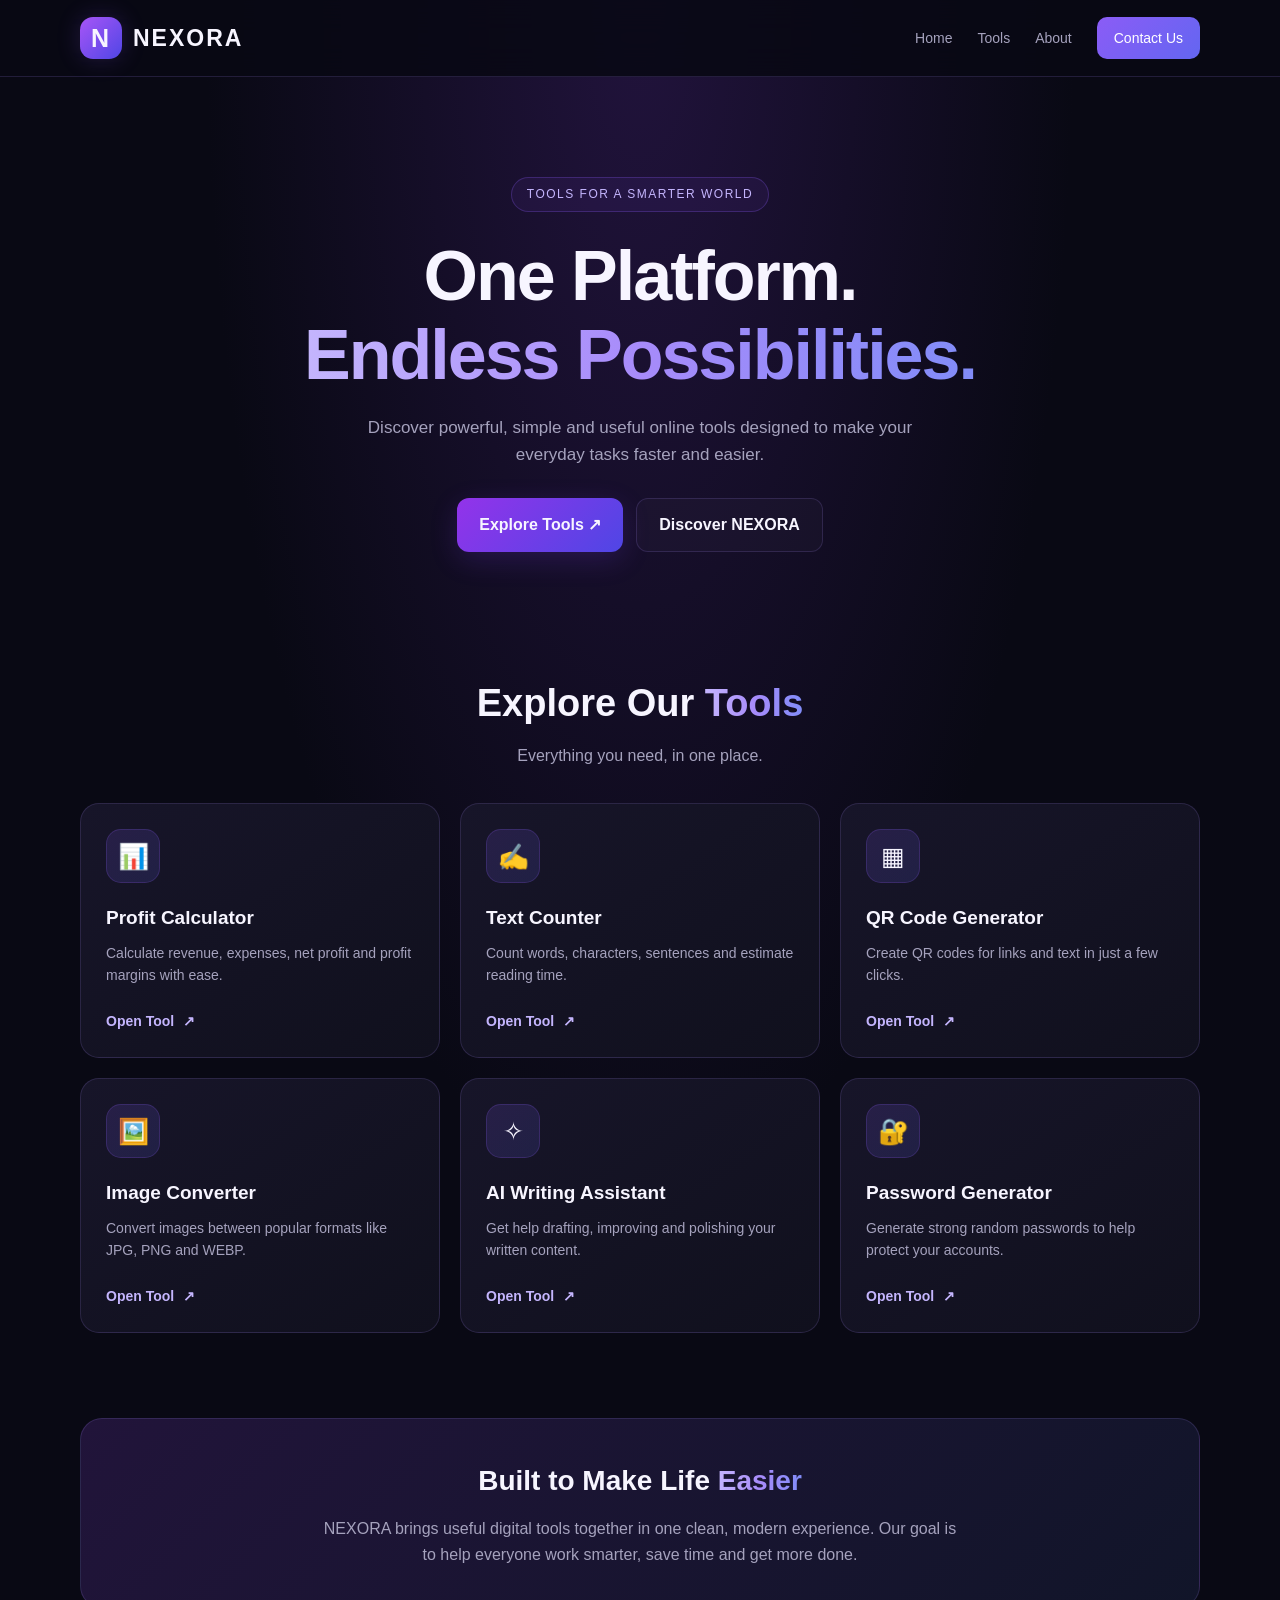
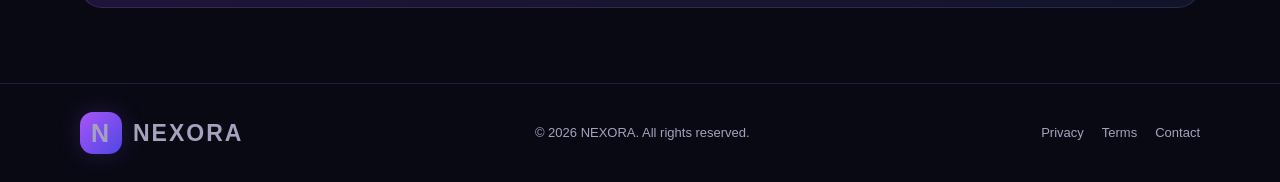
==== indexx.html @ cd117920 "Add files via upload" ====
<!DOCTYPE html>
<html lang="en">
<head>
  <meta charset="UTF-8">
  <meta name="viewport" content="width=device-width, initial-scale=1.0">
  <meta name="theme-color" content="#090914">
  <meta name="description" content="NEXORA — Smart, simple and powerful online tools for everyone.">
  <meta name="google-site-verification" content="qrWQXR6LcOkcKl5T5wM4r2XCr336TR3IYyhowie5GKA" />
  <title>NEXORA — Tools for a Smarter World</title>

  <style>
    :root {
      --bg: #090914;
      --panel: #111120;
      --panel2: #171529;
      --purple: #8b5cf6;
      --blue: #6366f1;
      --text: #f7f5ff;
      --muted: #a5a2bd;
      --border: rgba(167, 139, 250, 0.17);
    }

    * {
      margin: 0;
      padding: 0;
      box-sizing: border-box;
    }

    html {
      scroll-behavior: smooth;
    }

    body {
      background:
        radial-gradient(ellipse at 50% 0%, #21133c 0%, transparent 48%),
        var(--bg);
      color: var(--text);
      font-family: Arial, Helvetica, sans-serif;
      line-height: 1.6;
      min-height: 100vh;
    }

    a {
      color: inherit;
      text-decoration: none;
    }

    .container {
      width: min(1120px, 92%);
      margin: auto;
    }

    header {
      position: sticky;
      top: 0;
      z-index: 10;
      background: rgba(9, 9, 20, 0.88);
      backdrop-filter: blur(16px);
      border-bottom: 1px solid var(--border);
    }

    nav {
      min-height: 76px;
      display: flex;
      align-items: center;
      justify-content: space-between;
      gap: 20px;
    }

    .logo {
      display: flex;
      align-items: center;
      gap: 11px;
      font-size: 23px;
      font-weight: 800;
      letter-spacing: 2px;
    }

    .logo-mark {
      width: 42px;
      height: 42px;
      display: grid;
      place-items: center;
      border-radius: 13px;
      background: linear-gradient(135deg, #a855f7, #4f46e5);
      box-shadow: 0 0 25px #8b5cf633;
      font-size: 25px;
      font-weight: 900;
    }

    .nav-links {
      display: flex;
      align-items: center;
      gap: 25px;
      color: var(--muted);
      font-size: 14px;
    }

    .nav-links a:hover {
      color: white;
    }

    .nav-button {
      background: linear-gradient(135deg, var(--purple), var(--blue));
      padding: 10px 17px;
      border-radius: 10px;
      color: white !important;
    }

    .hero {
      padding: 100px 0 76px;
      text-align: center;
    }

    .eyebrow {
      display: inline-block;
      color: #c4b5fd;
      border: 1px solid #8b5cf644;
      background: #8b5cf612;
      padding: 7px 15px;
      border-radius: 100px;
      font-size: 12px;
      letter-spacing: 1.5px;
      margin-bottom: 25px;
    }

    h1 {
      max-width: 850px;
      margin: 0 auto 20px;
      font-size: clamp(38px, 6vw, 70px);
      line-height: 1.12;
      letter-spacing: -2px;
    }

    .gradient-text {
      background: linear-gradient(90deg, #c4b5fd, #a78bfa, #818cf8);
      -webkit-background-clip: text;
      background-clip: text;
      color: transparent;
    }

    .hero p {
      color: var(--muted);
      max-width: 610px;
      margin: 0 auto 30px;
      font-size: 17px;
    }

    .hero-actions {
      display: flex;
      justify-content: center;
      gap: 13px;
      flex-wrap: wrap;
    }

    .btn {
      display: inline-flex;
      align-items: center;
      justify-content: center;
      padding: 13px 22px;
      border-radius: 12px;
      font-weight: 700;
      transition: 0.2s;
    }

    .btn-primary {
      background: linear-gradient(135deg, #9333ea, #4f46e5);
      box-shadow: 0 8px 28px #7c3aed30;
    }

    .btn-secondary {
      border: 1px solid var(--border);
      background: #ffffff06;
    }

    .btn:hover,
    .tool-card:hover {
      transform: translateY(-4px);
    }

    .section {
      padding: 45px 0 85px;
    }

    .section-heading {
      text-align: center;
      margin-bottom: 35px;
    }

    .section-heading h2 {
      font-size: clamp(27px, 4vw, 38px);
      margin-bottom: 9px;
    }

    .section-heading p {
      color: var(--muted);
    }

    .tools-grid {
      display: grid;
      grid-template-columns: repeat(3, minmax(0, 1fr));
      gap: 20px;
    }

    .tool-card {
      position: relative;
      display: flex;
      flex-direction: column;
      min-height: 255px;
      padding: 25px;
      border: 1px solid var(--border);
      border-radius: 19px;
      background: linear-gradient(145deg, #171529, #10101d);
      transition: 0.25s;
      overflow: hidden;
    }

    .tool-card:hover {
      border-color: #8b5cf677;
      box-shadow: 0 15px 40px #0004;
    }

    .tool-icon {
      display: grid;
      place-items: center;
      width: 54px;
      height: 54px;
      border-radius: 15px;
      background: linear-gradient(135deg, #8b5cf626, #6366f126);
      border: 1px solid #8b5cf633;
      font-size: 25px;
      margin-bottom: 20px;
    }

    .tool-card h3 {
      font-size: 19px;
      margin-bottom: 8px;
    }

    .tool-card p {
      color: var(--muted);
      font-size: 14px;
      margin-bottom: 20px;
    }

    .tool-link {
      margin-top: auto;
      color: #c4b5fd;
      font-size: 14px;
      font-weight: 700;
    }

    .tool-link span {
      margin-left: 5px;
    }

    .about {
      margin-bottom: 75px;
      padding: 40px;
      text-align: center;
      background: linear-gradient(135deg, #21143a, #111529);
      border: 1px solid var(--border);
      border-radius: 22px;
    }

    .about h2 {
      font-size: 28px;
      margin-bottom: 12px;
    }

    .about p {
      max-width: 650px;
      margin: auto;
      color: var(--muted);
    }

    footer {
      border-top: 1px solid var(--border);
      padding: 28px 0;
      color: var(--muted);
      font-size: 13px;
    }

    .footer-content {
      display: flex;
      justify-content: space-between;
      align-items: center;
      flex-wrap: wrap;
      gap: 15px;
    }

    .footer-links {
      display: flex;
      gap: 18px;
      flex-wrap: wrap;
    }

    @media (max-width: 800px) {
      .tools-grid {
        grid-template-columns: repeat(2, minmax(0, 1fr));
      }

      .hero {
        padding-top: 75px;
      }

      .nav-links {
        gap: 12px;
      }
    }

    @media (max-width: 540px) {
      .tools-grid {
        grid-template-columns: 1fr;
      }

      .nav-links a:not(.nav-button) {
        display: none;
      }

      .hero {
        padding: 65px 0 50px;
      }

      .hero p {
        font-size: 15px;
      }

      .about {
        padding: 28px 20px;
      }

      .footer-content {
        flex-direction: column;
        text-align: center;
      }
    }
  </style>
</head>

<body>

  <header>
    <div class="container">
      <nav>
        <a href="index.html" class="logo">
          <span class="logo-mark">N</span>
          <span>NEXORA</span>
        </a>

        <div class="nav-links">
          <a href="#home">Home</a>
          <a href="#tools">Tools</a>
          <a href="#about">About</a>
          <a href="contact.html" class="nav-button">Contact Us</a>
        </div>
      </nav>
    </div>
  </header>

  <main>
    <section class="hero container" id="home">
      <span class="eyebrow">TOOLS FOR A SMARTER WORLD</span>

      <h1>
        One Platform.<br>
        <span class="gradient-text">Endless Possibilities.</span>
      </h1>

      <p>
        Discover powerful, simple and useful online tools
        designed to make your everyday tasks faster and easier.
      </p>

      <div class="hero-actions">
        <a href="#tools" class="btn btn-primary">Explore Tools ↗</a>
        <a href="#about" class="btn btn-secondary">Discover NEXORA</a>
      </div>
    </section>

    <section class="section container" id="tools">
      <div class="section-heading">
        <h2>Explore Our <span class="gradient-text">Tools</span></h2>
        <p>Everything you need, in one place.</p>
      </div>

      <div class="tools-grid">

        <a href="profit-calculator.html" class="tool-card">
          <div class="tool-icon">📊</div>
          <h3>Profit Calculator</h3>
          <p>Calculate revenue, expenses, net profit and profit margins with ease.</p>
          <span class="tool-link">Open Tool <span>↗</span></span>
        </a>

        <a href="text-counter.html" class="tool-card">
          <div class="tool-icon">✍️</div>
          <h3>Text Counter</h3>
          <p>Count words, characters, sentences and estimate reading time.</p>
          <span class="tool-link">Open Tool <span>↗</span></span>
        </a>

        <a href="qr-generator.html" class="tool-card">
          <div class="tool-icon">▦</div>
          <h3>QR Code Generator</h3>
          <p>Create QR codes for links and text in just a few clicks.</p>
          <span class="tool-link">Open Tool <span>↗</span></span>
        </a>

        <a href="image-converter.html" class="tool-card">
          <div class="tool-icon">🖼️</div>
          <h3>Image Converter</h3>
          <p>Convert images between popular formats like JPG, PNG and WEBP.</p>
          <span class="tool-link">Open Tool <span>↗</span></span>
        </a>

        <a href="ai-writing.html" class="tool-card">
          <div class="tool-icon">✧</div>
          <h3>AI Writing Assistant</h3>
          <p>Get help drafting, improving and polishing your written content.</p>
          <span class="tool-link">Open Tool <span>↗</span></span>
        </a>

        <a href="password-generator.html" class="tool-card">
          <div class="tool-icon">🔐</div>
          <h3>Password Generator</h3>
          <p>Generate strong random passwords to help protect your accounts.</p>
          <span class="tool-link">Open Tool <span>↗</span></span>
        </a>

      </div>
    </section>

    <section class="container" id="about">
      <div class="about">
        <h2>Built to Make Life <span class="gradient-text">Easier</span></h2>
        <p>
          NEXORA brings useful digital tools together in one clean,
          modern experience. Our goal is to help everyone work smarter,
          save time and get more done.
        </p>
      </div>
    </section>
  </main>

  <footer id="contact">
    <div class="container footer-content">
      <a href="index.html" class="logo">
        <span class="logo-mark">N</span>
        <span>NEXORA</span>
      </a>

      <p>© <span id="year"></span> NEXORA. All rights reserved.</p>

      <div class="footer-links">
        <a href="privacy.html">Privacy</a>
        <a href="terms.html">Terms</a>
        <a href="mailto:">Contact</a>
      </div>
    </div>
  </footer>

  <script>
    document.getElementById("year").textContent =
      new Date().getFullYear();
  </script>

</body>
</html>
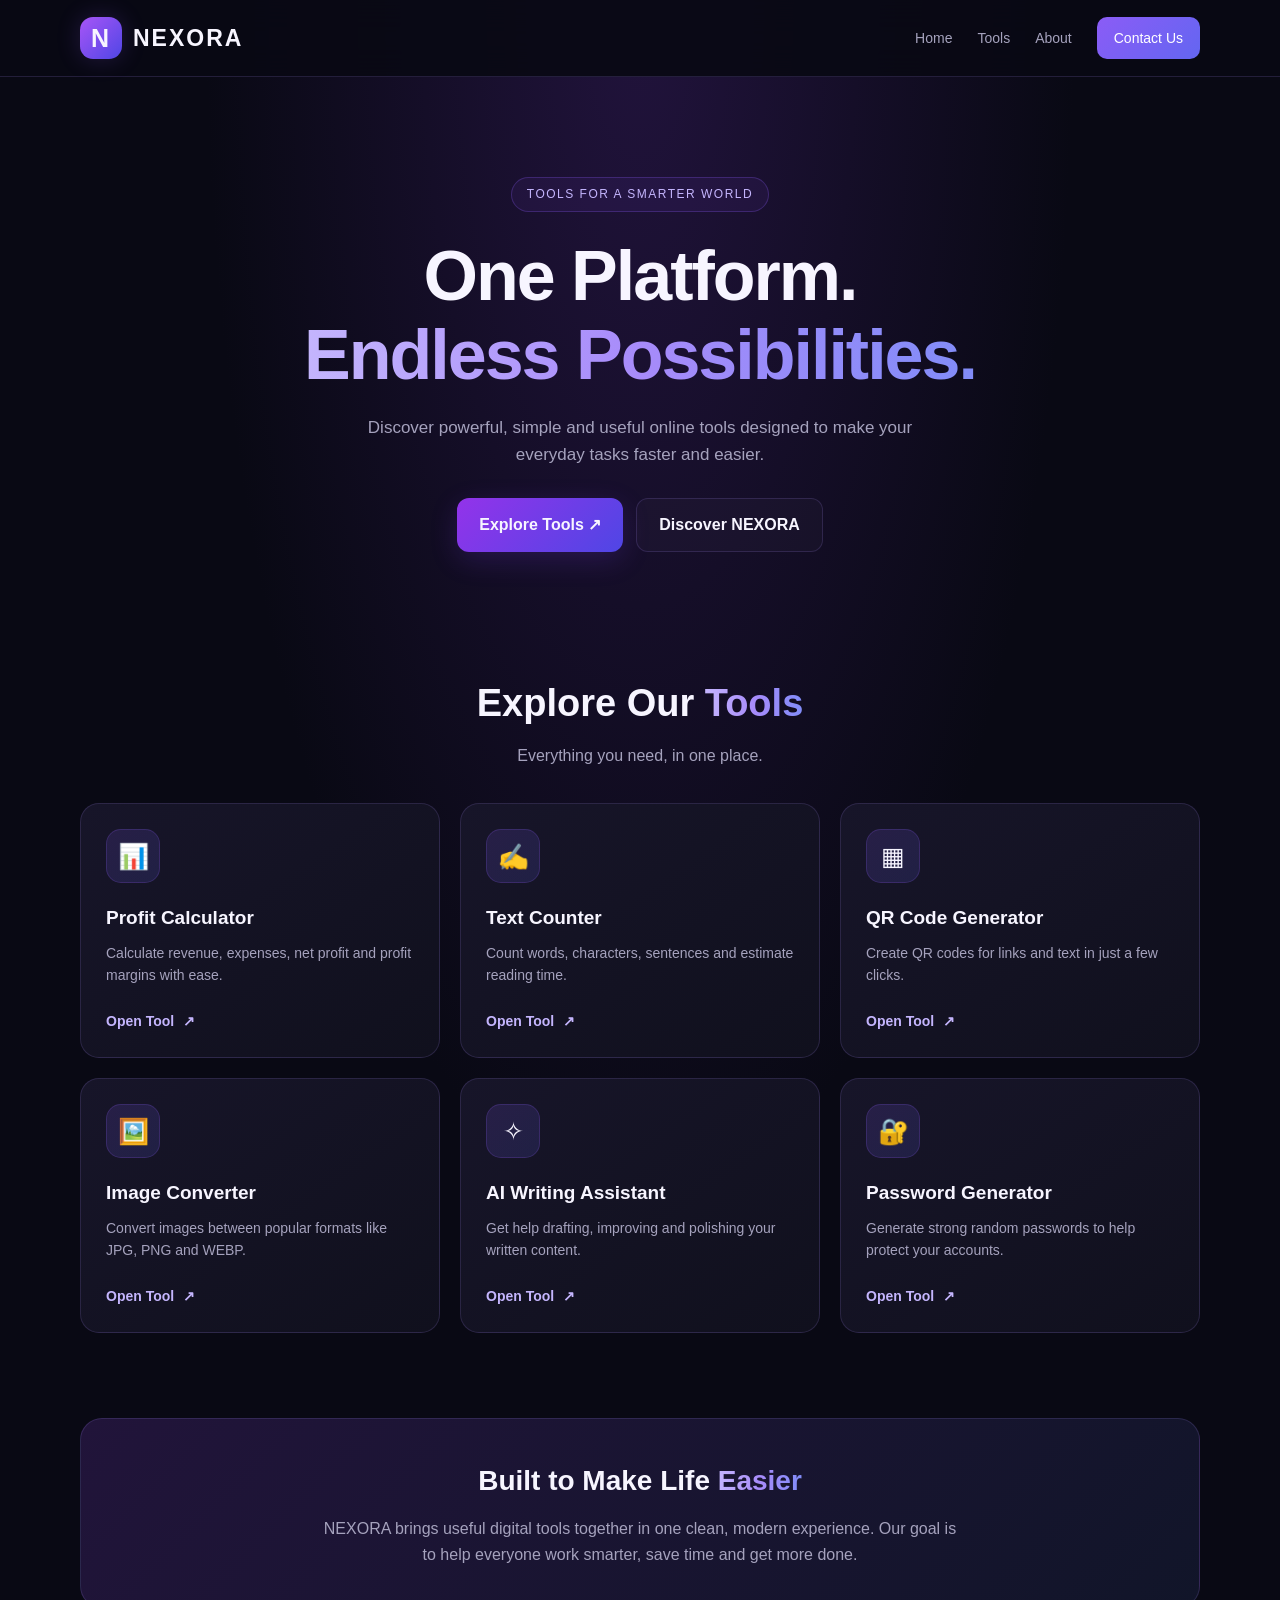
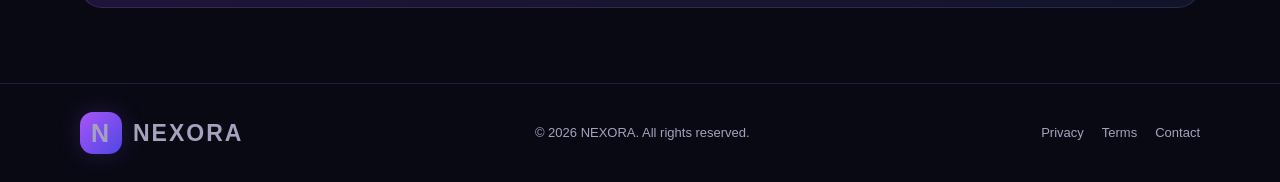
==== commit 5241aeee: "Update indexx.html" ====
--- a/indexx.html
+++ b/indexx.html
@@ -1,471 +1,499 @@
-
 <!DOCTYPE html>
 <html lang="en">
 <head>
-  <meta charset="UTF-8">
-  <meta name="viewport" content="width=device-width, initial-scale=1.0">
-  <meta name="theme-color" content="#090914">
-  <meta name="description" content="NEXORA — Smart, simple and powerful online tools for everyone.">
-  <meta name="google-site-verification" content="qrWQXR6LcOkcKl5T5wM4r2XCr336TR3IYyhowie5GKA" />
-  <title>NEXORA — Tools for a Smarter World</title>
-
-  <style>
-    :root {
-      --bg: #090914;
-      --panel: #111120;
-      --panel2: #171529;
-      --purple: #8b5cf6;
-      --blue: #6366f1;
-      --text: #f7f5ff;
-      --muted: #a5a2bd;
-      --border: rgba(167, 139, 250, 0.17);
-    }
-
-    * {
-      margin: 0;
-      padding: 0;
-      box-sizing: border-box;
-    }
-
-    html {
-      scroll-behavior: smooth;
-    }
-
-    body {
-      background:
-        radial-gradient(ellipse at 50% 0%, #21133c 0%, transparent 48%),
-        var(--bg);
-      color: var(--text);
-      font-family: Arial, Helvetica, sans-serif;
-      line-height: 1.6;
-      min-height: 100vh;
-    }
-
-    a {
-      color: inherit;
-      text-decoration: none;
-    }
-
-    .container {
-      width: min(1120px, 92%);
-      margin: auto;
-    }
-
-    header {
-      position: sticky;
-      top: 0;
-      z-index: 10;
-      background: rgba(9, 9, 20, 0.88);
-      backdrop-filter: blur(16px);
-      border-bottom: 1px solid var(--border);
-    }
-
-    nav {
-      min-height: 76px;
-      display: flex;
-      align-items: center;
-      justify-content: space-between;
-      gap: 20px;
-    }
-
-    .logo {
-      display: flex;
-      align-items: center;
-      gap: 11px;
-      font-size: 23px;
-      font-weight: 800;
-      letter-spacing: 2px;
-    }
-
-    .logo-mark {
-      width: 42px;
-      height: 42px;
-      display: grid;
-      place-items: center;
-      border-radius: 13px;
-      background: linear-gradient(135deg, #a855f7, #4f46e5);
-      box-shadow: 0 0 25px #8b5cf633;
-      font-size: 25px;
-      font-weight: 900;
-    }
-
-    .nav-links {
-      display: flex;
-      align-items: center;
-      gap: 25px;
-      color: var(--muted);
-      font-size: 14px;
-    }
-
-    .nav-links a:hover {
-      color: white;
-    }
-
-    .nav-button {
-      background: linear-gradient(135deg, var(--purple), var(--blue));
-      padding: 10px 17px;
-      border-radius: 10px;
-      color: white !important;
-    }
-
-    .hero {
-      padding: 100px 0 76px;
-      text-align: center;
-    }
-
-    .eyebrow {
-      display: inline-block;
-      color: #c4b5fd;
-      border: 1px solid #8b5cf644;
-      background: #8b5cf612;
-      padding: 7px 15px;
-      border-radius: 100px;
-      font-size: 12px;
-      letter-spacing: 1.5px;
-      margin-bottom: 25px;
-    }
-
-    h1 {
-      max-width: 850px;
-      margin: 0 auto 20px;
-      font-size: clamp(38px, 6vw, 70px);
-      line-height: 1.12;
-      letter-spacing: -2px;
-    }
-
-    .gradient-text {
-      background: linear-gradient(90deg, #c4b5fd, #a78bfa, #818cf8);
-      -webkit-background-clip: text;
-      background-clip: text;
-      color: transparent;
-    }
-
-    .hero p {
-      color: var(--muted);
-      max-width: 610px;
-      margin: 0 auto 30px;
-      font-size: 17px;
-    }
-
-    .hero-actions {
-      display: flex;
-      justify-content: center;
-      gap: 13px;
-      flex-wrap: wrap;
-    }
-
-    .btn {
-      display: inline-flex;
-      align-items: center;
-      justify-content: center;
-      padding: 13px 22px;
-      border-radius: 12px;
-      font-weight: 700;
-      transition: 0.2s;
-    }
-
-    .btn-primary {
-      background: linear-gradient(135deg, #9333ea, #4f46e5);
-      box-shadow: 0 8px 28px #7c3aed30;
-    }
-
-    .btn-secondary {
-      border: 1px solid var(--border);
-      background: #ffffff06;
-    }
-
-    .btn:hover,
-    .tool-card:hover {
-      transform: translateY(-4px);
-    }
-
-    .section {
-      padding: 45px 0 85px;
-    }
-
-    .section-heading {
-      text-align: center;
-      margin-bottom: 35px;
-    }
-
-    .section-heading h2 {
-      font-size: clamp(27px, 4vw, 38px);
-      margin-bottom: 9px;
-    }
-
-    .section-heading p {
-      color: var(--muted);
-    }
-
-    .tools-grid {
-      display: grid;
-      grid-template-columns: repeat(3, minmax(0, 1fr));
-      gap: 20px;
-    }
-
-    .tool-card {
-      position: relative;
-      display: flex;
-      flex-direction: column;
-      min-height: 255px;
-      padding: 25px;
-      border: 1px solid var(--border);
-      border-radius: 19px;
-      background: linear-gradient(145deg, #171529, #10101d);
-      transition: 0.25s;
-      overflow: hidden;
-    }
-
-    .tool-card:hover {
-      border-color: #8b5cf677;
-      box-shadow: 0 15px 40px #0004;
-    }
-
-    .tool-icon {
-      display: grid;
-      place-items: center;
-      width: 54px;
-      height: 54px;
-      border-radius: 15px;
-      background: linear-gradient(135deg, #8b5cf626, #6366f126);
-      border: 1px solid #8b5cf633;
-      font-size: 25px;
-      margin-bottom: 20px;
-    }
-
-    .tool-card h3 {
-      font-size: 19px;
-      margin-bottom: 8px;
-    }
-
-    .tool-card p {
-      color: var(--muted);
-      font-size: 14px;
-      margin-bottom: 20px;
-    }
-
-    .tool-link {
-      margin-top: auto;
-      color: #c4b5fd;
-      font-size: 14px;
-      font-weight: 700;
-    }
-
-    .tool-link span {
-      margin-left: 5px;
-    }
-
-    .about {
-      margin-bottom: 75px;
-      padding: 40px;
-      text-align: center;
-      background: linear-gradient(135deg, #21143a, #111529);
-      border: 1px solid var(--border);
-      border-radius: 22px;
-    }
-
-    .about h2 {
-      font-size: 28px;
-      margin-bottom: 12px;
-    }
-
-    .about p {
-      max-width: 650px;
-      margin: auto;
-      color: var(--muted);
-    }
-
-    footer {
-      border-top: 1px solid var(--border);
-      padding: 28px 0;
-      color: var(--muted);
-      font-size: 13px;
-    }
-
-    .footer-content {
-      display: flex;
-      justify-content: space-between;
-      align-items: center;
-      flex-wrap: wrap;
-      gap: 15px;
-    }
-
-    .footer-links {
-      display: flex;
-      gap: 18px;
-      flex-wrap: wrap;
-    }
-
-    @media (max-width: 800px) {
-      .tools-grid {
-        grid-template-columns: repeat(2, minmax(0, 1fr));
-      }
-
-      .hero {
-        padding-top: 75px;
-      }
-
-      .nav-links {
-        gap: 12px;
-      }
-    }
-
-    @media (max-width: 540px) {
-      .tools-grid {
-        grid-template-columns: 1fr;
-      }
-
-      .nav-links a:not(.nav-button) {
-        display: none;
-      }
-
-      .hero {
-        padding: 65px 0 50px;
-      }
-
-      .hero p {
-        font-size: 15px;
-      }
-
-      .about {
-        padding: 28px 20px;
-      }
-
-      .footer-content {
-        flex-direction: column;
-        text-align: center;
-      }
-    }
-  </style>
+    <meta charset="UTF-8">
+    <meta name="viewport" content="width=device-width, initial-scale=1.0">
+    <meta name="theme-color" content="#090914">
+    <meta name="description" content="NEXORA offers smart, simple and powerful free online tools for productivity, calculations, text, images and more.">
+
+    <!-- Google Search Console Verification -->
+    <meta name="google-site-verification" content="qrWQXR6LcOkcKl5T5wM4r2XCr336TR3IYyhowie5GKA">
+
+    <!-- Google AdSense -->
+    <script async
+        src="https://pagead2.googlesyndication.com/pagead/js/adsbygoogle.js?client=ca-pub-7312902540885556"
+        crossorigin="anonymous"></script>
+
+    <title>NEXORA — Tools for a Smarter World</title>
+
+    <style>
+        :root {
+            --bg: #090914;
+            --panel: #111120;
+            --panel2: #171529;
+            --purple: #8b5cf6;
+            --blue: #6366f1;
+            --text: #f7f5ff;
+            --muted: #a5a2bd;
+            --border: rgba(167, 139, 250, 0.17);
+        }
+
+        * {
+            margin: 0;
+            padding: 0;
+            box-sizing: border-box;
+        }
+
+        html {
+            scroll-behavior: smooth;
+            scroll-padding-top: 90px;
+        }
+
+        body {
+            background:
+                radial-gradient(ellipse at 50% 0%, #21133c 0%, transparent 48%),
+                var(--bg);
+            color: var(--text);
+            font-family: Arial, Helvetica, sans-serif;
+            line-height: 1.6;
+            min-height: 100vh;
+        }
+
+        a {
+            color: inherit;
+            text-decoration: none;
+        }
+
+        a:focus-visible,
+        button:focus-visible {
+            outline: 2px solid #c4b5fd;
+            outline-offset: 4px;
+        }
+
+        .container {
+            width: min(1120px, 92%);
+            margin: auto;
+        }
+
+        header {
+            position: sticky;
+            top: 0;
+            z-index: 10;
+            background: rgba(9, 9, 20, 0.92);
+            backdrop-filter: blur(16px);
+            -webkit-backdrop-filter: blur(16px);
+            border-bottom: 1px solid var(--border);
+        }
+
+        nav {
+            min-height: 76px;
+            display: flex;
+            align-items: center;
+            justify-content: space-between;
+            gap: 20px;
+        }
+
+        .logo {
+            display: inline-flex;
+            align-items: center;
+            gap: 11px;
+            font-size: 23px;
+            font-weight: 800;
+            letter-spacing: 2px;
+            flex-shrink: 0;
+        }
+
+        .logo-mark {
+            width: 42px;
+            height: 42px;
+            display: grid;
+            place-items: center;
+            border-radius: 13px;
+            background: linear-gradient(135deg, #a855f7, #4f46e5);
+            box-shadow: 0 0 25px #8b5cf633;
+            font-size: 25px;
+            font-weight: 900;
+        }
+
+        .nav-links {
+            display: flex;
+            align-items: center;
+            gap: 25px;
+            color: var(--muted);
+            font-size: 14px;
+        }
+
+        .nav-links a:hover,
+        .footer-links a:hover {
+            color: white;
+        }
+
+        .nav-button {
+            background: linear-gradient(135deg, var(--purple), var(--blue));
+            padding: 10px 17px;
+            border-radius: 10px;
+            color: white !important;
+        }
+
+        .hero {
+            padding: 100px 0 76px;
+            text-align: center;
+        }
+
+        .eyebrow {
+            display: inline-block;
+            color: #c4b5fd;
+            border: 1px solid #8b5cf644;
+            background: #8b5cf612;
+            padding: 7px 15px;
+            border-radius: 100px;
+            font-size: 12px;
+            letter-spacing: 1.5px;
+            margin-bottom: 25px;
+        }
+
+        h1 {
+            max-width: 850px;
+            margin: 0 auto 20px;
+            font-size: clamp(38px, 6vw, 70px);
+            line-height: 1.12;
+            letter-spacing: -2px;
+        }
+
+        .gradient-text {
+            background: linear-gradient(90deg, #c4b5fd, #a78bfa, #818cf8);
+            -webkit-background-clip: text;
+            background-clip: text;
+            color: transparent;
+        }
+
+        .hero p {
+            color: var(--muted);
+            max-width: 610px;
+            margin: 0 auto 30px;
+            font-size: 17px;
+        }
+
+        .hero-actions {
+            display: flex;
+            justify-content: center;
+            gap: 13px;
+            flex-wrap: wrap;
+        }
+
+        .btn {
+            display: inline-flex;
+            align-items: center;
+            justify-content: center;
+            padding: 13px 22px;
+            border-radius: 12px;
+            font-weight: 700;
+            transition: transform 0.2s ease, background 0.2s ease;
+        }
+
+        .btn-primary {
+            background: linear-gradient(135deg, #9333ea, #4f46e5);
+            box-shadow: 0 8px 28px #7c3aed30;
+        }
+
+        .btn-secondary {
+            border: 1px solid var(--border);
+            background: #ffffff06;
+        }
+
+        .btn:hover,
+        .tool-card:hover {
+            transform: translateY(-4px);
+        }
+
+        .section {
+            padding: 45px 0 85px;
+        }
+
+        .section-heading {
+            text-align: center;
+            margin-bottom: 35px;
+        }
+
+        .section-heading h2 {
+            font-size: clamp(27px, 4vw, 38px);
+            margin-bottom: 9px;
+        }
+
+        .section-heading p {
+            color: var(--muted);
+        }
+
+        .tools-grid {
+            display: grid;
+            grid-template-columns: repeat(3, minmax(0, 1fr));
+            gap: 20px;
+        }
+
+        .tool-card {
+            position: relative;
+            display: flex;
+            flex-direction: column;
+            min-height: 255px;
+            padding: 25px;
+            border: 1px solid var(--border);
+            border-radius: 19px;
+            background: linear-gradient(145deg, #171529, #10101d);
+            transition: transform 0.25s ease, border-color 0.25s ease;
+            overflow: hidden;
+        }
+
+        .tool-card:hover {
+            border-color: #8b5cf677;
+            box-shadow: 0 15px 40px #0004;
+        }
+
+        .tool-icon {
+            display: grid;
+            place-items: center;
+            width: 54px;
+            height: 54px;
+            border-radius: 15px;
+            background: linear-gradient(135deg, #8b5cf626, #6366f126);
+            border: 1px solid #8b5cf633;
+            font-size: 25px;
+            margin-bottom: 20px;
+        }
+
+        .tool-card h3 {
+            font-size: 19px;
+            margin-bottom: 8px;
+        }
+
+        .tool-card p {
+            color: var(--muted);
+            font-size: 14px;
+            margin-bottom: 20px;
+        }
+
+        .tool-link {
+            margin-top: auto;
+            color: #c4b5fd;
+            font-size: 14px;
+            font-weight: 700;
+        }
+
+        .tool-link span {
+            margin-left: 5px;
+        }
+
+        .about {
+            margin-bottom: 75px;
+            padding: 40px;
+            text-align: center;
+            background: linear-gradient(135deg, #21143a, #111529);
+            border: 1px solid var(--border);
+            border-radius: 22px;
+        }
+
+        .about h2 {
+            font-size: 28px;
+            margin-bottom: 12px;
+        }
+
+        .about p {
+            max-width: 650px;
+            margin: auto;
+            color: var(--muted);
+        }
+
+        footer {
+            border-top: 1px solid var(--border);
+            padding: 28px 0;
+            color: var(--muted);
+            font-size: 13px;
+        }
+
+        .footer-content {
+            display: flex;
+            justify-content: space-between;
+            align-items: center;
+            flex-wrap: wrap;
+            gap: 15px;
+        }
+
+        .footer-links {
+            display: flex;
+            gap: 18px;
+            flex-wrap: wrap;
+        }
+
+        @media (max-width: 800px) {
+            .tools-grid {
+                grid-template-columns: repeat(2, minmax(0, 1fr));
+            }
+
+            .hero {
+                padding-top: 75px;
+            }
+
+            .nav-links {
+                gap: 12px;
+            }
+        }
+
+        @media (max-width: 540px) {
+            .tools-grid {
+                grid-template-columns: 1fr;
+            }
+
+            .nav-links a:not(.nav-button) {
+                display: none;
+            }
+
+            .hero {
+                padding: 65px 0 50px;
+            }
+
+            .hero p {
+                font-size: 15px;
+            }
+
+            .about {
+                padding: 28px 20px;
+            }
+
+            .footer-content {
+                flex-direction: column;
+                text-align: center;
+            }
+        }
+
+        @media (prefers-reduced-motion: reduce) {
+            html {
+                scroll-behavior: auto;
+            }
+
+            *,
+            *::before,
+            *::after {
+                transition-duration: 0.01ms !important;
+            }
+        }
+    </style>
 </head>
 
 <body>
 
-  <header>
-    <div class="container">
-      <nav>
-        <a href="index.html" class="logo">
-          <span class="logo-mark">N</span>
-          <span>NEXORA</span>
-        </a>
-
-        <div class="nav-links">
-          <a href="#home">Home</a>
-          <a href="#tools">Tools</a>
-          <a href="#about">About</a>
-          <a href="contact.html" class="nav-button">Contact Us</a>
+    <header>
+        <div class="container">
+            <nav aria-label="Main navigation">
+                <a href="index.html" class="logo" aria-label="NEXORA Home">
+                    <span class="logo-mark">N</span>
+                    <span>NEXORA</span>
+                </a>
+
+                <div class="nav-links">
+                    <a href="#home">Home</a>
+                    <a href="#tools">Tools</a>
+                    <a href="#about">About</a>
+                    <a href="contact.html" class="nav-button">Contact Us</a>
+                </div>
+            </nav>
         </div>
-      </nav>
-    </div>
-  </header>
-
-  <main>
-    <section class="hero container" id="home">
-      <span class="eyebrow">TOOLS FOR A SMARTER WORLD</span>
-
-      <h1>
-        One Platform.<br>
-        <span class="gradient-text">Endless Possibilities.</span>
-      </h1>
-
-      <p>
-        Discover powerful, simple and useful online tools
-        designed to make your everyday tasks faster and easier.
-      </p>
-
-      <div class="hero-actions">
-        <a href="#tools" class="btn btn-primary">Explore Tools ↗</a>
-        <a href="#about" class="btn btn-secondary">Discover NEXORA</a>
-      </div>
-    </section>
-
-    <section class="section container" id="tools">
-      <div class="section-heading">
-        <h2>Explore Our <span class="gradient-text">Tools</span></h2>
-        <p>Everything you need, in one place.</p>
-      </div>
-
-      <div class="tools-grid">
-
-        <a href="profit-calculator.html" class="tool-card">
-          <div class="tool-icon">📊</div>
-          <h3>Profit Calculator</h3>
-          <p>Calculate revenue, expenses, net profit and profit margins with ease.</p>
-          <span class="tool-link">Open Tool <span>↗</span></span>
-        </a>
-
-        <a href="text-counter.html" class="tool-card">
-          <div class="tool-icon">✍️</div>
-          <h3>Text Counter</h3>
-          <p>Count words, characters, sentences and estimate reading time.</p>
-          <span class="tool-link">Open Tool <span>↗</span></span>
-        </a>
-
-        <a href="qr-generator.html" class="tool-card">
-          <div class="tool-icon">▦</div>
-          <h3>QR Code Generator</h3>
-          <p>Create QR codes for links and text in just a few clicks.</p>
-          <span class="tool-link">Open Tool <span>↗</span></span>
-        </a>
-
-        <a href="image-converter.html" class="tool-card">
-          <div class="tool-icon">🖼️</div>
-          <h3>Image Converter</h3>
-          <p>Convert images between popular formats like JPG, PNG and WEBP.</p>
-          <span class="tool-link">Open Tool <span>↗</span></span>
-        </a>
-
-        <a href="ai-writing.html" class="tool-card">
-          <div class="tool-icon">✧</div>
-          <h3>AI Writing Assistant</h3>
-          <p>Get help drafting, improving and polishing your written content.</p>
-          <span class="tool-link">Open Tool <span>↗</span></span>
-        </a>
-
-        <a href="password-generator.html" class="tool-card">
-          <div class="tool-icon">🔐</div>
-          <h3>Password Generator</h3>
-          <p>Generate strong random passwords to help protect your accounts.</p>
-          <span class="tool-link">Open Tool <span>↗</span></span>
-        </a>
-
-      </div>
-    </section>
-
-    <section class="container" id="about">
-      <div class="about">
-        <h2>Built to Make Life <span class="gradient-text">Easier</span></h2>
-        <p>
-          NEXORA brings useful digital tools together in one clean,
-          modern experience. Our goal is to help everyone work smarter,
-          save time and get more done.
-        </p>
-      </div>
-    </section>
-  </main>
-
-  <footer id="contact">
-    <div class="container footer-content">
-      <a href="index.html" class="logo">
-        <span class="logo-mark">N</span>
-        <span>NEXORA</span>
-      </a>
-
-      <p>© <span id="year"></span> NEXORA. All rights reserved.</p>
-
-      <div class="footer-links">
-        <a href="privacy.html">Privacy</a>
-        <a href="terms.html">Terms</a>
-        <a href="mailto:">Contact</a>
-      </div>
-    </div>
-  </footer>
-
-  <script>
-    document.getElementById("year").textContent =
-      new Date().getFullYear();
-  </script>
+    </header>
+
+    <main>
+        <section class="hero container" id="home">
+            <span class="eyebrow">TOOLS FOR A SMARTER WORLD</span>
+
+            <h1>
+                One Platform.<br>
+                <span class="gradient-text">Endless Possibilities.</span>
+            </h1>
+
+            <p>
+                Discover powerful, simple and useful online tools
+                designed to make your everyday tasks faster and easier.
+            </p>
+
+            <div class="hero-actions">
+                <a href="#tools" class="btn btn-primary">Explore Tools ↗</a>
+                <a href="#about" class="btn btn-secondary">Discover NEXORA</a>
+            </div>
+        </section>
+
+        <section class="section container" id="tools">
+            <div class="section-heading">
+                <h2>Explore Our <span class="gradient-text">Tools</span></h2>
+                <p>Everything you need, in one place.</p>
+            </div>
+
+            <div class="tools-grid">
+
+                <a href="profit-calculator.html" class="tool-card">
+                    <div class="tool-icon" aria-hidden="true">📊</div>
+                    <h3>Profit Calculator</h3>
+                    <p>Calculate revenue, expenses, net profit and profit margins with ease.</p>
+                    <span class="tool-link">Open Tool <span>↗</span></span>
+                </a>
+
+                <a href="text-counter.html" class="tool-card">
+                    <div class="tool-icon" aria-hidden="true">✍️</div>
+                    <h3>Text Counter</h3>
+                    <p>Count words, characters, sentences and estimate reading time.</p>
+                    <span class="tool-link">Open Tool <span>↗</span></span>
+                </a>
+
+                <a href="qr-generator.html" class="tool-card">
+                    <div class="tool-icon" aria-hidden="true">▦</div>
+                    <h3>QR Code Generator</h3>
+                    <p>Create QR codes for links and text in just a few clicks.</p>
+                    <span class="tool-link">Open Tool <span>↗</span></span>
+                </a>
+
+                <a href="image-converter.html" class="tool-card">
+                    <div class="tool-icon" aria-hidden="true">🖼️</div>
+                    <h3>Image Converter</h3>
+                    <p>Convert images between popular formats like JPG, PNG and WEBP.</p>
+                    <span class="tool-link">Open Tool <span>↗</span></span>
+                </a>
+
+                <a href="ai-writing.html" class="tool-card">
+                    <div class="tool-icon" aria-hidden="true">✧</div>
+                    <h3>AI Writing Assistant</h3>
+                    <p>Get help drafting, improving and polishing your written content.</p>
+                    <span class="tool-link">Open Tool <span>↗</span></span>
+                </a>
+
+                <a href="password-generator.html" class="tool-card">
+                    <div class="tool-icon" aria-hidden="true">🔐</div>
+                    <h3>Password Generator</h3>
+                    <p>Generate strong random passwords to help protect your accounts.</p>
+                    <span class="tool-link">Open Tool <span>↗</span></span>
+                </a>
+
+            </div>
+        </section>
+
+        <section class="container" id="about">
+            <div class="about">
+                <h2>Built to Make Life <span class="gradient-text">Easier</span></h2>
+                <p>
+                    NEXORA brings useful digital tools together in one clean,
+                    modern experience. Our goal is to help everyone work smarter,
+                    save time and get more done.
+                </p>
+            </div>
+        </section>
+    </main>
+
+    <footer>
+        <div class="container footer-content">
+            <a href="index.html" class="logo" aria-label="NEXORA Home">
+                <span class="logo-mark">N</span>
+                <span>NEXORA</span>
+            </a>
+
+            <p>© <span id="year"></span> NEXORA. All rights reserved.</p>
+
+            <div class="footer-links">
+                <a href="privacy.html">Privacy</a>
+                <a href="terms.html">Terms</a>
+                <a href="contact.html">Contact</a>
+            </div>
+        </div>
+    </footer>
+
+    <script>
+        document.getElementById("year").textContent =
+            new Date().getFullYear();
+    </script>
 
 </body>
 </html>
-
